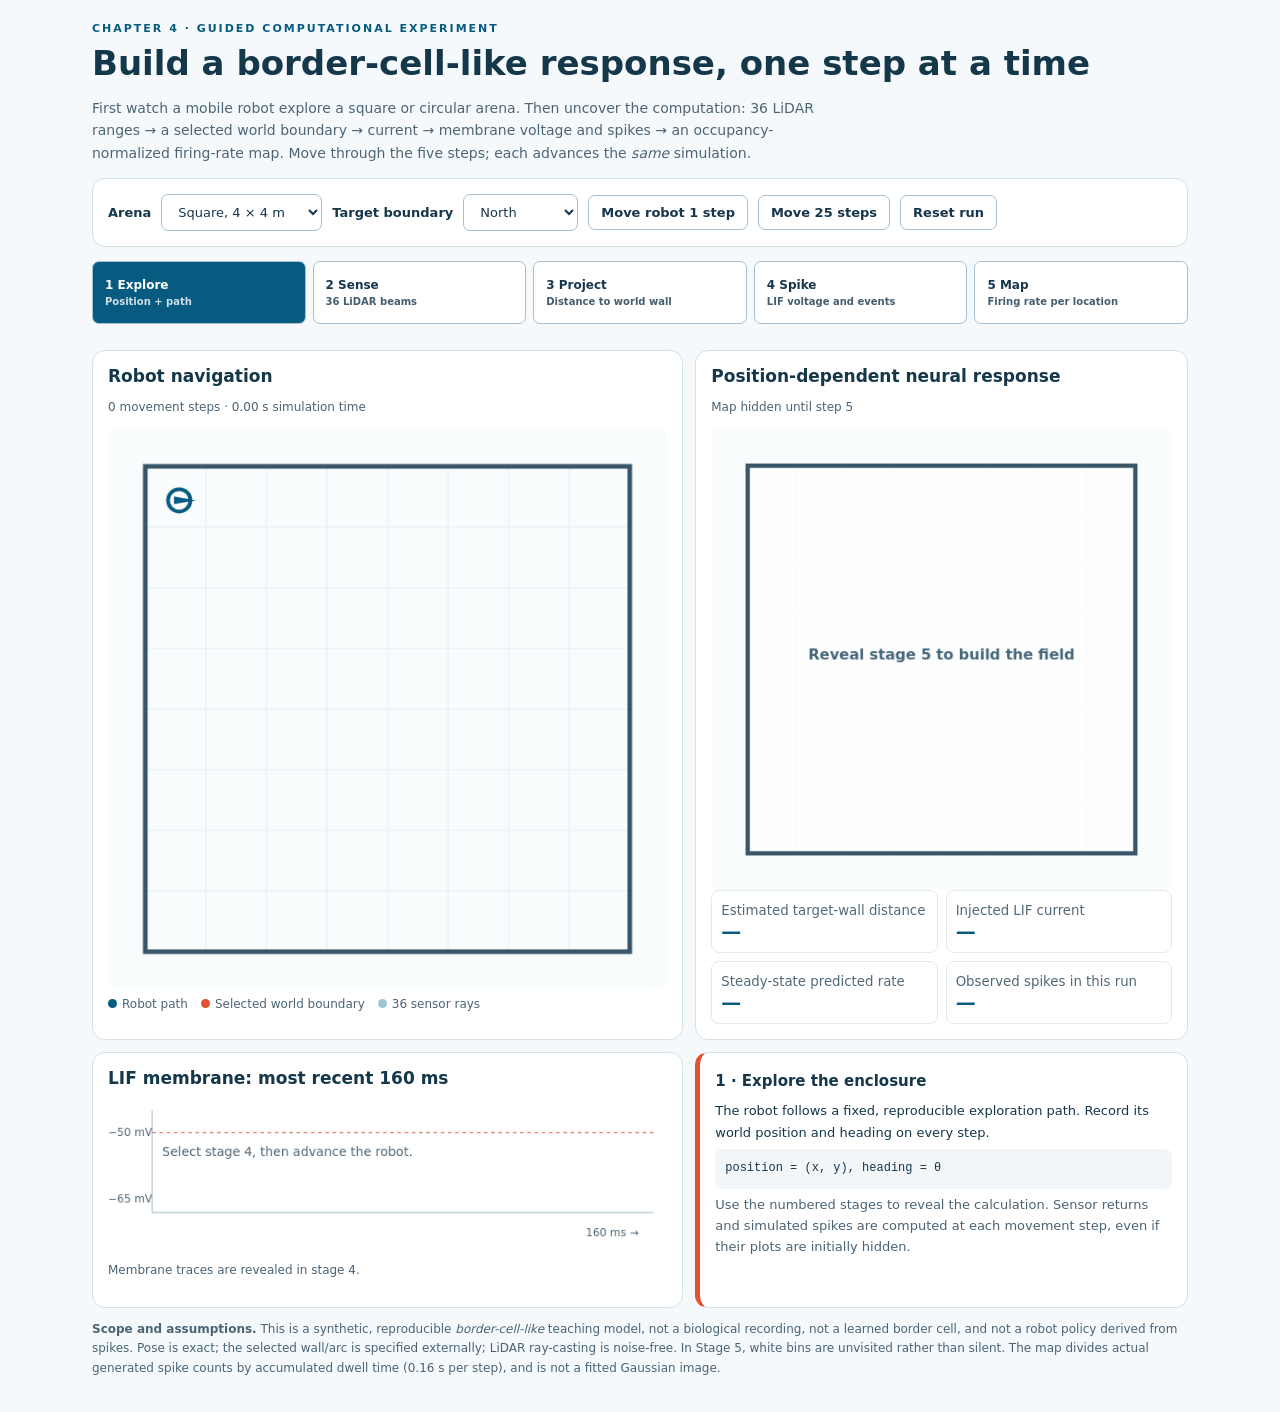
==== assets/border-cell-guided.html @ 6c2805dd "Add five-stage guided square/circular robot-to-border-cell walkthrough" ====
<!doctype html>
<html lang="en"><head><meta charset="utf-8"><meta name="viewport" content="width=device-width,initial-scale=1">
<title>Build a Border Cell, One Step at a Time</title>
<style>
:root{font-family:system-ui,-apple-system,"Segoe UI",sans-serif;color:#15374a;background:#f5f9fc;--navy:#17364c;--blue:#075b80;--orange:#e05232}
*{box-sizing:border-box}body{margin:0}main{max-width:1140px;margin:auto;padding:22px}h1{font-size:clamp(23px,3vw,34px);margin:8px 0}h2{font-size:17px;margin:0 0 6px}.sub{color:#4e6575;max-width:82ch;line-height:1.6;font-size:14px}.badge{font-size:11px;text-transform:uppercase;letter-spacing:2px;font-weight:800;color:var(--blue)}
.controls,.card,.explain{border-radius:13px;background:white;border:1px solid #d6e1e8;padding:15px;margin-top:12px}.controls{display:flex;gap:10px;align-items:center;flex-wrap:wrap}.controls label{font-weight:650;font-size:13px}.controls select{min-width:115px}button,select{padding:9px 12px;border:1px solid #a5c1d2;border-radius:7px;color:var(--navy);background:white;font:inherit;font-size:13px}button{cursor:pointer;font-weight:650}button:hover{background:#eaf3f7}button:focus-visible,select:focus-visible{outline:3px solid #d38f52;outline-offset:2px}.primary{background:var(--blue);color:white}.grid{display:grid;grid-template-columns:minmax(0,1.2fr) minmax(290px,1fr);gap:12px}.steps{display:grid;grid-template-columns:repeat(5,minmax(0,1fr));gap:7px;margin:14px 0}.steps button{min-height:63px;text-align:left;font-size:12px}.steps button[aria-current="step"]{background:var(--blue);color:white}.steps small{display:block;opacity:.8;margin-top:4px}.arena{display:block;width:100%;aspect-ratio:1;background:#fbfdff;border-radius:8px}.trace{display:block;width:100%;height:155px}.metric{display:grid;grid-template-columns:repeat(2,minmax(0,1fr));gap:8px}.metric div{border:1px solid #e2ebef;border-radius:8px;padding:9px}.metric strong{display:block;font-size:20px;color:var(--blue);font-variant-numeric:tabular-nums}.metric small{color:#526979}.explain{border-left:5px solid var(--orange);line-height:1.65}.explain strong{font-size:15px}.explain p{font-size:13px;margin:6px 0}.equation{font-family:ui-monospace,SFMono-Regular,monospace;font-size:12px;overflow-wrap:anywhere;background:#f2f6f9;padding:10px;border-radius:7px}canvas{touch-action:manipulation}.note{font-size:12px;color:#4b6475;line-height:1.6}.legend{font-size:12px;color:#4b6475;display:flex;gap:13px;flex-wrap:wrap;margin-top:8px}.legend span:before{content:"";display:inline-block;width:9px;height:9px;background:var(--blue);border-radius:99px;margin-right:5px}.legend span:nth-child(2):before{background:var(--orange)}.legend span:nth-child(3):before{background:#9ac5d5}@media(max-width:780px){.grid{grid-template-columns:1fr}.steps{grid-template-columns:repeat(2,1fr)}main{padding:11px}.metric strong{font-size:17px}}
</style></head><body><main>
<div class="badge">Chapter 4 · Guided computational experiment</div>
<h1>Build a border-cell-like response, one step at a time</h1>
<p class="sub">First watch a mobile robot explore a square or circular arena. Then uncover the computation: 36 LiDAR ranges → a selected world boundary → current → membrane voltage and spikes → an occupancy-normalized firing-rate map. Move through the five steps; each advances the <em>same</em> simulation.</p>
<div class="controls"><label for="shape">Arena</label><select id="shape"><option value="square">Square, 4 × 4 m</option><option value="circle">Circle, radius 2 m</option></select><label for="wall">Target boundary</label><select id="wall"><option value="north">North</option><option value="east">East</option><option value="south">South</option><option value="west">West</option></select><button id="advance">Move robot 1 step</button><button id="explore">Move 25 steps</button><button id="reset">Reset run</button></div>
<nav class="steps" aria-label="Build the model in five steps">
<button data-stage="1" aria-current="step"><b>1 Explore</b><small>Position + path</small></button>
<button data-stage="2"><b>2 Sense</b><small>36 LiDAR beams</small></button>
<button data-stage="3"><b>3 Project</b><small>Distance to world wall</small></button>
<button data-stage="4"><b>4 Spike</b><small>LIF voltage and events</small></button>
<button data-stage="5"><b>5 Map</b><small>Firing rate per location</small></button></nav>
<div class="grid">
<section class="card"><h2>Robot navigation</h2><p class="note" id="status" aria-live="polite"></p><canvas class="arena" id="arena" width="600" height="600" role="img" aria-label="Overhead robot trajectory with progressively revealed rays and selected boundary"></canvas><div class="legend"><span>Robot path</span><span>Selected world boundary</span><span>36 sensor rays</span></div></section>
<section class="card"><h2>Position-dependent neural response</h2><p class="note" id="mapStatus"></p><canvas class="arena" id="map" width="500" height="500" role="img" aria-label="Observed occupancy-normalized LIF firing rates"></canvas><div class="metric">
<div><small>Estimated target-wall distance</small><strong id="d">—</strong></div><div><small>Injected LIF current</small><strong id="i">—</strong></div>
<div><small>Steady-state predicted rate</small><strong id="hz">—</strong></div><div><small>Observed spikes in this run</small><strong id="spikes">—</strong></div></div></section>
</div>
<div class="grid">
<section class="card"><h2>LIF membrane: most recent 160 ms</h2><canvas id="voltage" width="620" height="170" class="trace" role="img" aria-label="Numerical LIF voltage traces and spike events"></canvas><p class="note" id="traceStatus"></p></section>
<section class="explain"><strong id="exTitle">1 · Explore the enclosure</strong><p id="exBody">Advance the robot. Its location and heading define the sensor pose; no neural field has been computed yet.</p><div class="equation" id="exFormula">position = (x, y), heading = θ</div><p class="note">Use the numbered stages to reveal the calculation. Sensor returns and simulated spikes are computed at each movement step, even if their plots are initially hidden.</p></section>
</div>
<p class="note"><b>Scope and assumptions.</b> This is a synthetic, reproducible <em>border-cell-like</em> teaching model, not a biological recording, not a learned border cell, and not a robot policy derived from spikes. Pose is exact; the selected wall/arc is specified externally; LiDAR ray-casting is noise-free. In Stage 5, white bins are unvisited rather than silent. The map divides actual generated spike counts by accumulated dwell time (0.16 s per step), and is not a fitted Gaussian image.</p>
</main><script src="border-cell-model.js"></script><script>
(()=>{
'use strict';const M=window.BorderCellModel, get=id=>document.getElementById(id),A=get('arena'),C=A.getContext('2d'),H=get('map'),Q=H.getContext('2d'),V=get('voltage'),T=V.getContext('2d');
const N=25,DT=.16;let s;
const desc=[
['1 · Explore the enclosure','The robot follows a fixed, reproducible exploration path. Record its world position and heading on every step.','position = (x, y), heading = θ'],
['2 · Sense the walls','A 360° LiDAR takes 36 measurements spaced at 10°. Every beam is body-relative: its direction rotates when the robot turns.','αₖ = (k − 18) × 10°; k = 0,…,35'],
['3 · Estimate one world-fixed boundary','Use the robot pose to project LiDAR returns into the world frame. Identify the selected north/east/south/west boundary or circular arc; infer its distance from valid returns.','pʷₖ = (x,y) + dₖ (cos(θ+αₖ), sin(θ+αₖ))'],
['4 · Generate LIF spikes','The chosen boundary distance drives a leaky integrate-and-fire neuron. Nearer boundaries yield larger current; the neuron integrates voltage, fires at −50 mV, resets to −65 mV, and remains refractory for 2 ms.','I = 100 + 180 exp[−d²/(2 × 0.55²)] pA'],
['5 · Assemble the firing map','For each visited spatial bin, add emitted spikes and dwell time. Rate is their ratio in Hz, so repeated passes refine the estimate. The firing field is a readout, not synaptic learning.','observed rate(bin) = Σ spikes(bin) / Σ seconds(bin)']];
function init(){const shape=get('shape').value,wall=get('wall').value,points=M.waypoints(shape),p=points[0];s={shape,wall,points,idx:1,step:0,p:{x:p[0],y:p[1],heading:Math.atan2(points[1][1]-p[1],points[1][0]-p[0])},path:[[p[0],p[1]]],neuron:M.newLIF(),counts:new Float64Array(N*N),occ:new Float64Array(N*N),total:0,lastSpikes:0,trace:[],scan:[],distance:NaN,current:0,stage:1};scan();stage(1)}
function scan(){s.scan=M.scan(s.shape,s.p.x,s.p.y,s.p.heading);s.distance=M.estimateWallDistance(s.shape,s.wall,s.p.x,s.p.y,s.scan);s.current=M.wallCurrent(s.distance)}
function move(){const p=s.p,points=s.points;let target=points[s.idx%points.length],dx=target[0]-p.x,dy=target[1]-p.y,dist=Math.hypot(dx,dy);if(dist<.11){s.idx++;target=points[s.idx%points.length];dx=target[0]-p.x;dy=target[1]-p.y;dist=Math.hypot(dx,dy)}if(dist>.00001){const step=Math.min(.107,dist);p.heading=Math.atan2(dy,dx);p.x+=dx/dist*step;p.y+=dy/dist*step}if(!M.inside(p.x,p.y,s.shape))throw Error('Outside arena');s.path.push([p.x,p.y]);scan();s.trace=[];const cnt=Number.isFinite(s.distance)?M.stepLIF(s.neuron,s.current,DT,.001,(v,fired,time)=>s.trace.push({v,fired,time})):0;s.lastSpikes=cnt;s.total+=cnt;s.step++;if(Number.isFinite(s.distance)){const ix=Math.max(0,Math.min(N-1,Math.floor((p.x+2)/4*N))),iy=Math.max(0,Math.min(N-1,Math.floor((2-p.y)/4*N))),j=iy*N+ix;s.occ[j]+=DT;s.counts[j]+=cnt;}}
function stage(n){s.stage=n;document.querySelectorAll('[data-stage]').forEach(b=>{if(+b.dataset.stage===n)b.setAttribute('aria-current','step');else b.removeAttribute('aria-current')});get('exTitle').textContent=desc[n-1][0];get('exBody').textContent=desc[n-1][1];get('exFormula').textContent=desc[n-1][2];render();}
const box=(cv,x,y,pad)=>[pad+(x+2)/4*(cv.width-2*pad),pad+(2-y)/4*(cv.height-2*pad)];
function bg(ctx,cv){ctx.fillStyle='#f9fcfd';ctx.fillRect(0,0,cv.width,cv.height);ctx.lineWidth=1;ctx.strokeStyle='#e4edf1';for(let j=0;j<=8;j++){const z=40+j*(cv.width-80)/8;ctx.beginPath();ctx.moveTo(z,40);ctx.lineTo(z,cv.height-40);ctx.moveTo(40,z);ctx.lineTo(cv.width-40,z);ctx.stroke()}}
function border(ctx,cv){const k=40,r=(cv.width-80)/2;ctx.beginPath();ctx.lineWidth=5;ctx.strokeStyle='#395669';if(s.shape==='square')ctx.rect(k,k,2*r,2*r);else ctx.arc(cv.width/2,cv.height/2,r,0,7);ctx.stroke();if(s.stage<3)return;ctx.beginPath();ctx.lineWidth=11;ctx.strokeStyle='#e05232';ctx.lineCap='round';const w=s.wall;if(s.shape==='square'){if(w==='north'){ctx.moveTo(k,k);ctx.lineTo(cv.width-k,k)}if(w==='south'){ctx.moveTo(k,cv.height-k);ctx.lineTo(cv.width-k,cv.height-k)}if(w==='west'){ctx.moveTo(k,k);ctx.lineTo(k,cv.height-k)}if(w==='east'){ctx.moveTo(cv.width-k,k);ctx.lineTo(cv.width-k,cv.height-k)}}else{const z=M.WALL_ANGLES[w];ctx.arc(cv.width/2,cv.height/2,r,-z-Math.PI/4,-z+Math.PI/4)}ctx.stroke();ctx.lineCap='butt'}
function drawArena(){bg(C,A);if(s.stage>=2){for(const ray of s.scan){if(!ray.valid)continue;const a=box(A,s.p.x,s.p.y,40),b=box(A,ray.wx,ray.wy,40);C.strokeStyle='rgba(70,142,170,.3)';C.lineWidth=1.5;C.beginPath();C.moveTo(...a);C.lineTo(...b);C.stroke()}}border(C,A);C.lineWidth=3;C.strokeStyle='#075b80';C.beginPath();s.path.forEach(([x,y],j)=>{const q=box(A,x,y,40);if(j)C.lineTo(...q);else C.moveTo(...q)});C.stroke();const [x,y]=box(A,s.p.x,s.p.y,40);C.beginPath();C.arc(x,y,12,0,7);C.fillStyle='white';C.fill();C.lineWidth=4;C.strokeStyle='#075b80';C.stroke();C.beginPath();C.moveTo(x+18*Math.cos(s.p.heading),y-18*Math.sin(s.p.heading));C.lineTo(x+7*Math.cos(s.p.heading+2.5),y-7*Math.sin(s.p.heading+2.5));C.lineTo(x+7*Math.cos(s.p.heading-2.5),y-7*Math.sin(s.p.heading-2.5));C.closePath();C.fillStyle='#075b80';C.fill();get('status').textContent=s.step+' movement steps · '+(s.step*DT).toFixed(2)+' s simulation time';}
function color(rate){const t=Math.max(0,Math.min(1,rate/65));return 'rgb('+Math.round(250-100*t)+','+Math.round(240-201*t)+','+Math.round(231-166*t)+')'}
function map(){bg(Q,H);if(s.stage===5){const size=(H.width-80)/N;for(let y=0;y<N;y++)for(let x=0;x<N;x++){const wx=-2+(x+.5)*4/N,wy=2-(y+.5)*4/N;if(!M.inside(wx,wy,s.shape))continue;const j=y*N+x;Q.fillStyle=s.occ[j]>0?color(s.counts[j]/s.occ[j]):'#fff';Q.fillRect(40+x*size+.35,40+y*size+.35,size-.7,size-.7)}}border(Q,H);get('mapStatus').textContent=s.stage===5?'Observed rates (Hz); white = no visits':'Map hidden until step 5';if(s.stage<5){Q.fillStyle='rgba(255,255,255,.75)';Q.fillRect(42,42,H.width-84,H.height-84);Q.font='bold 16px system-ui';Q.fillStyle='#456779';Q.textAlign='center';Q.fillText('Reveal stage 5 to build the field',H.width/2,H.height/2);Q.textAlign='left'}}
function trace(){T.fillStyle='#fff';T.fillRect(0,0,V.width,V.height);const left=49,right=V.width-15,top=18,bottom=130;T.strokeStyle='#97b1c0';T.beginPath();T.moveTo(left,top);T.lineTo(left,bottom);T.lineTo(right,bottom);T.stroke();const yy=v=>bottom-(v+.068)/.023*(bottom-top);T.setLineDash([4,4]);T.strokeStyle='#d14b35';T.beginPath();T.moveTo(left,yy(-.05));T.lineTo(right,yy(-.05));T.stroke();T.setLineDash([]);T.font='12px system-ui';T.fillStyle='#506675';T.fillText('−50 mV',0,yy(-.05)+4);T.fillText('−65 mV',0,yy(-.065)+4);T.fillText('160 ms →',right-75,156);if(s.stage>=4&&s.trace.length){T.strokeStyle='#075b80';T.lineWidth=2;T.beginPath();s.trace.forEach((v,j)=>{const x=left+v.time/.16*(right-left),y=yy(v.v);if(j)T.lineTo(x,y);else T.moveTo(x,y);if(v.fired){T.stroke();T.fillStyle='#e05232';T.fillRect(x-1,yy(-.05)-14,2,13);T.beginPath();T.moveTo(x,y)}});T.stroke()}else{T.fillStyle='#506675';T.font='14px system-ui';T.fillText('Select stage 4, then advance the robot.',60,68)}get('traceStatus').textContent=s.stage>=4?s.lastSpikes+' spikes in the last 160 ms; numerical voltage integration at 1 ms resolution.':'Membrane traces are revealed in stage 4.'}
function render(){drawArena();map();trace();get('d').textContent=s.stage>=3&&Number.isFinite(s.distance)?s.distance.toFixed(2)+' m':'—';get('i').textContent=s.stage>=4?(s.current*1e12).toFixed(1)+' pA':'—';get('hz').textContent=s.stage>=4?M.lifRate(s.current).toFixed(1)+' Hz':'—';get('spikes').textContent=s.stage>=4?String(s.total):'—'}
get('advance').addEventListener('click',()=>{move();render()});get('explore').addEventListener('click',()=>{for(let j=0;j<25;j++)move();render()});get('reset').addEventListener('click',init);get('shape').addEventListener('change',init);get('wall').addEventListener('change',init);document.querySelectorAll('[data-stage]').forEach(b=>b.addEventListener('click',()=>stage(+b.dataset.stage)));init();
})();
</script></body></html>
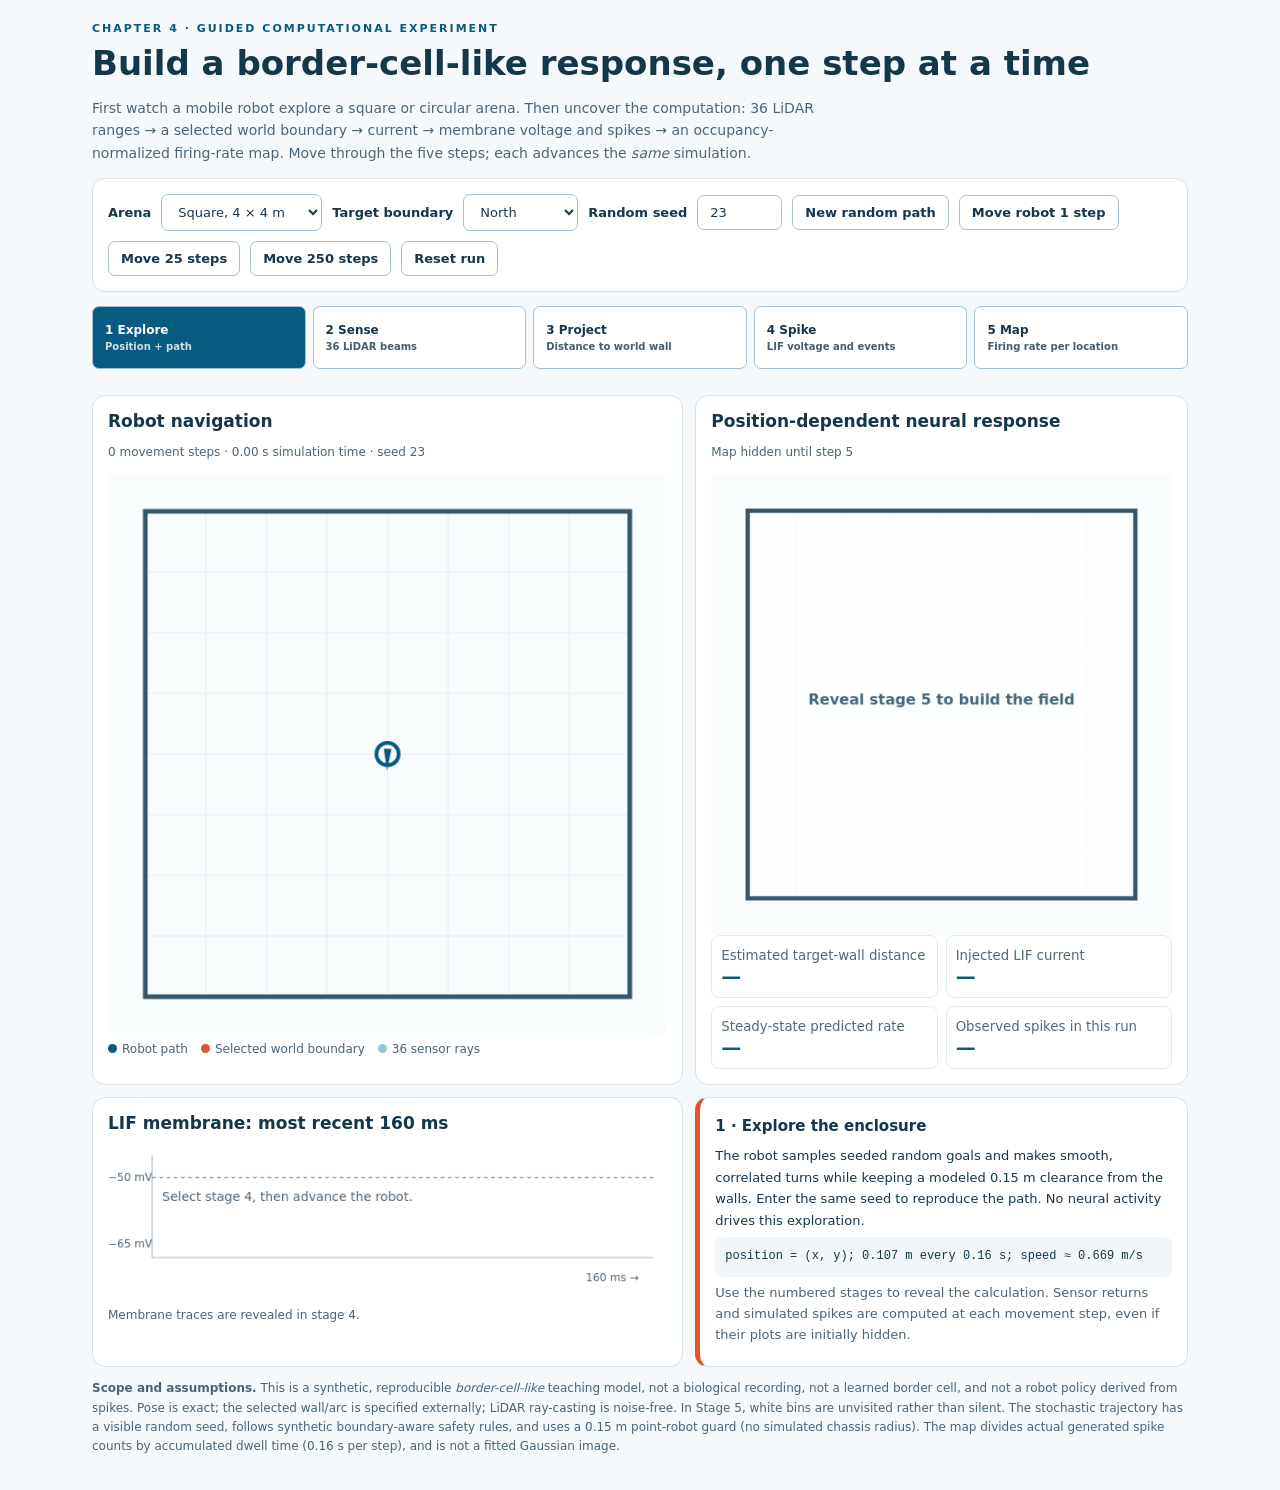
==== commit d4291e01: "Give five-stage tutorial seeded random trajectories and long exploratory rollouts" ====
--- a/assets/border-cell-guided.html
+++ b/assets/border-cell-guided.html
@@ -4,12 +4,12 @@
 <style>
 :root{font-family:system-ui,-apple-system,"Segoe UI",sans-serif;color:#15374a;background:#f5f9fc;--navy:#17364c;--blue:#075b80;--orange:#e05232}
 *{box-sizing:border-box}body{margin:0}main{max-width:1140px;margin:auto;padding:22px}h1{font-size:clamp(23px,3vw,34px);margin:8px 0}h2{font-size:17px;margin:0 0 6px}.sub{color:#4e6575;max-width:82ch;line-height:1.6;font-size:14px}.badge{font-size:11px;text-transform:uppercase;letter-spacing:2px;font-weight:800;color:var(--blue)}
-.controls,.card,.explain{border-radius:13px;background:white;border:1px solid #d6e1e8;padding:15px;margin-top:12px}.controls{display:flex;gap:10px;align-items:center;flex-wrap:wrap}.controls label{font-weight:650;font-size:13px}.controls select{min-width:115px}button,select{padding:9px 12px;border:1px solid #a5c1d2;border-radius:7px;color:var(--navy);background:white;font:inherit;font-size:13px}button{cursor:pointer;font-weight:650}button:hover{background:#eaf3f7}button:focus-visible,select:focus-visible{outline:3px solid #d38f52;outline-offset:2px}.primary{background:var(--blue);color:white}.grid{display:grid;grid-template-columns:minmax(0,1.2fr) minmax(290px,1fr);gap:12px}.steps{display:grid;grid-template-columns:repeat(5,minmax(0,1fr));gap:7px;margin:14px 0}.steps button{min-height:63px;text-align:left;font-size:12px}.steps button[aria-current="step"]{background:var(--blue);color:white}.steps small{display:block;opacity:.8;margin-top:4px}.arena{display:block;width:100%;aspect-ratio:1;background:#fbfdff;border-radius:8px}.trace{display:block;width:100%;height:155px}.metric{display:grid;grid-template-columns:repeat(2,minmax(0,1fr));gap:8px}.metric div{border:1px solid #e2ebef;border-radius:8px;padding:9px}.metric strong{display:block;font-size:20px;color:var(--blue);font-variant-numeric:tabular-nums}.metric small{color:#526979}.explain{border-left:5px solid var(--orange);line-height:1.65}.explain strong{font-size:15px}.explain p{font-size:13px;margin:6px 0}.equation{font-family:ui-monospace,SFMono-Regular,monospace;font-size:12px;overflow-wrap:anywhere;background:#f2f6f9;padding:10px;border-radius:7px}canvas{touch-action:manipulation}.note{font-size:12px;color:#4b6475;line-height:1.6}.legend{font-size:12px;color:#4b6475;display:flex;gap:13px;flex-wrap:wrap;margin-top:8px}.legend span:before{content:"";display:inline-block;width:9px;height:9px;background:var(--blue);border-radius:99px;margin-right:5px}.legend span:nth-child(2):before{background:var(--orange)}.legend span:nth-child(3):before{background:#9ac5d5}@media(max-width:780px){.grid{grid-template-columns:1fr}.steps{grid-template-columns:repeat(2,1fr)}main{padding:11px}.metric strong{font-size:17px}}
+.controls,.card,.explain{border-radius:13px;background:white;border:1px solid #d6e1e8;padding:15px;margin-top:12px}.controls{display:flex;gap:10px;align-items:center;flex-wrap:wrap}.controls label{font-weight:650;font-size:13px}.controls select{min-width:115px}button,select,input{padding:9px 12px;border:1px solid #a5c1d2;border-radius:7px;color:var(--navy);background:white;font:inherit;font-size:13px}#seed{width:85px}button{cursor:pointer;font-weight:650}button:hover{background:#eaf3f7}button:focus-visible,select:focus-visible{outline:3px solid #d38f52;outline-offset:2px}.primary{background:var(--blue);color:white}.grid{display:grid;grid-template-columns:minmax(0,1.2fr) minmax(290px,1fr);gap:12px}.steps{display:grid;grid-template-columns:repeat(5,minmax(0,1fr));gap:7px;margin:14px 0}.steps button{min-height:63px;text-align:left;font-size:12px}.steps button[aria-current="step"]{background:var(--blue);color:white}.steps small{display:block;opacity:.8;margin-top:4px}.arena{display:block;width:100%;aspect-ratio:1;background:#fbfdff;border-radius:8px}.trace{display:block;width:100%;height:155px}.metric{display:grid;grid-template-columns:repeat(2,minmax(0,1fr));gap:8px}.metric div{border:1px solid #e2ebef;border-radius:8px;padding:9px}.metric strong{display:block;font-size:20px;color:var(--blue);font-variant-numeric:tabular-nums}.metric small{color:#526979}.explain{border-left:5px solid var(--orange);line-height:1.65}.explain strong{font-size:15px}.explain p{font-size:13px;margin:6px 0}.equation{font-family:ui-monospace,SFMono-Regular,monospace;font-size:12px;overflow-wrap:anywhere;background:#f2f6f9;padding:10px;border-radius:7px}canvas{touch-action:manipulation}.note{font-size:12px;color:#4b6475;line-height:1.6}.legend{font-size:12px;color:#4b6475;display:flex;gap:13px;flex-wrap:wrap;margin-top:8px}.legend span:before{content:"";display:inline-block;width:9px;height:9px;background:var(--blue);border-radius:99px;margin-right:5px}.legend span:nth-child(2):before{background:var(--orange)}.legend span:nth-child(3):before{background:#9ac5d5}@media(max-width:780px){.grid{grid-template-columns:1fr}.steps{grid-template-columns:repeat(2,1fr)}main{padding:11px}.metric strong{font-size:17px}}
 </style></head><body><main>
 <div class="badge">Chapter 4 · Guided computational experiment</div>
 <h1>Build a border-cell-like response, one step at a time</h1>
 <p class="sub">First watch a mobile robot explore a square or circular arena. Then uncover the computation: 36 LiDAR ranges → a selected world boundary → current → membrane voltage and spikes → an occupancy-normalized firing-rate map. Move through the five steps; each advances the <em>same</em> simulation.</p>
-<div class="controls"><label for="shape">Arena</label><select id="shape"><option value="square">Square, 4 × 4 m</option><option value="circle">Circle, radius 2 m</option></select><label for="wall">Target boundary</label><select id="wall"><option value="north">North</option><option value="east">East</option><option value="south">South</option><option value="west">West</option></select><button id="advance">Move robot 1 step</button><button id="explore">Move 25 steps</button><button id="reset">Reset run</button></div>
+<div class="controls"><label for="shape">Arena</label><select id="shape"><option value="square">Square, 4 × 4 m</option><option value="circle">Circle, radius 2 m</option></select><label for="wall">Target boundary</label><select id="wall"><option value="north">North</option><option value="east">East</option><option value="south">South</option><option value="west">West</option></select><label for="seed">Random seed</label><input id="seed" type="number" min="1" max="999999" step="1" value="23"/><button id="newPath">New random path</button><button id="advance">Move robot 1 step</button><button id="explore">Move 25 steps</button><button id="longExplore">Move 250 steps</button><button id="reset">Reset run</button></div>
 <nav class="steps" aria-label="Build the model in five steps">
 <button data-stage="1" aria-current="step"><b>1 Explore</b><small>Position + path</small></button>
 <button data-stage="2"><b>2 Sense</b><small>36 LiDAR beams</small></button>
@@ -26,29 +26,29 @@
 <section class="card"><h2>LIF membrane: most recent 160 ms</h2><canvas id="voltage" width="620" height="170" class="trace" role="img" aria-label="Numerical LIF voltage traces and spike events"></canvas><p class="note" id="traceStatus"></p></section>
 <section class="explain"><strong id="exTitle">1 · Explore the enclosure</strong><p id="exBody">Advance the robot. Its location and heading define the sensor pose; no neural field has been computed yet.</p><div class="equation" id="exFormula">position = (x, y), heading = θ</div><p class="note">Use the numbered stages to reveal the calculation. Sensor returns and simulated spikes are computed at each movement step, even if their plots are initially hidden.</p></section>
 </div>
-<p class="note"><b>Scope and assumptions.</b> This is a synthetic, reproducible <em>border-cell-like</em> teaching model, not a biological recording, not a learned border cell, and not a robot policy derived from spikes. Pose is exact; the selected wall/arc is specified externally; LiDAR ray-casting is noise-free. In Stage 5, white bins are unvisited rather than silent. The map divides actual generated spike counts by accumulated dwell time (0.16 s per step), and is not a fitted Gaussian image.</p>
+<p class="note"><b>Scope and assumptions.</b> This is a synthetic, reproducible <em>border-cell-like</em> teaching model, not a biological recording, not a learned border cell, and not a robot policy derived from spikes. Pose is exact; the selected wall/arc is specified externally; LiDAR ray-casting is noise-free. In Stage 5, white bins are unvisited rather than silent. The stochastic trajectory has a visible random seed, follows synthetic boundary-aware safety rules, and uses a 0.15 m point-robot guard (no simulated chassis radius). The map divides actual generated spike counts by accumulated dwell time (0.16 s per step), and is not a fitted Gaussian image.</p>
 </main><script src="border-cell-model.js"></script><script>
 (()=>{
 'use strict';const M=window.BorderCellModel, get=id=>document.getElementById(id),A=get('arena'),C=A.getContext('2d'),H=get('map'),Q=H.getContext('2d'),V=get('voltage'),T=V.getContext('2d');
 const N=25,DT=.16;let s;
 const desc=[
-['1 · Explore the enclosure','The robot follows a fixed, reproducible exploration path. Record its world position and heading on every step.','position = (x, y), heading = θ'],
+['1 · Explore the enclosure','The robot samples seeded random goals and makes smooth, correlated turns while keeping a modeled 0.15 m clearance from the walls. Enter the same seed to reproduce the path. No neural activity drives this exploration.','position = (x, y); 0.107 m every 0.16 s; speed ≈ 0.669 m/s'],
 ['2 · Sense the walls','A 360° LiDAR takes 36 measurements spaced at 10°. Every beam is body-relative: its direction rotates when the robot turns.','αₖ = (k − 18) × 10°; k = 0,…,35'],
 ['3 · Estimate one world-fixed boundary','Use the robot pose to project LiDAR returns into the world frame. Identify the selected north/east/south/west boundary or circular arc; infer its distance from valid returns.','pʷₖ = (x,y) + dₖ (cos(θ+αₖ), sin(θ+αₖ))'],
 ['4 · Generate LIF spikes','The chosen boundary distance drives a leaky integrate-and-fire neuron. Nearer boundaries yield larger current; the neuron integrates voltage, fires at −50 mV, resets to −65 mV, and remains refractory for 2 ms.','I = 100 + 180 exp[−d²/(2 × 0.55²)] pA'],
 ['5 · Assemble the firing map','For each visited spatial bin, add emitted spikes and dwell time. Rate is their ratio in Hz, so repeated passes refine the estimate. The firing field is a readout, not synaptic learning.','observed rate(bin) = Σ spikes(bin) / Σ seconds(bin)']];
-function init(){const shape=get('shape').value,wall=get('wall').value,points=M.waypoints(shape),p=points[0];s={shape,wall,points,idx:1,step:0,p:{x:p[0],y:p[1],heading:Math.atan2(points[1][1]-p[1],points[1][0]-p[0])},path:[[p[0],p[1]]],neuron:M.newLIF(),counts:new Float64Array(N*N),occ:new Float64Array(N*N),total:0,lastSpikes:0,trace:[],scan:[],distance:NaN,current:0,stage:1};scan();stage(1)}
+function init(){const shape=get('shape').value,wall=get('wall').value,seed=Math.max(1,Math.min(999999,Math.trunc(Number(get('seed').value)||23)));get('seed').value=String(seed);const explorer=M.createExplorer(shape,seed);s={shape,wall,seed,explorer,step:0,p:{x:explorer.x,y:explorer.y,heading:explorer.heading},path:[[explorer.x,explorer.y]],neuron:M.newLIF(),counts:new Float64Array(N*N),occ:new Float64Array(N*N),total:0,lastSpikes:0,trace:[],scan:[],distance:NaN,current:0,stage:1};scan();stage(1)}
 function scan(){s.scan=M.scan(s.shape,s.p.x,s.p.y,s.p.heading);s.distance=M.estimateWallDistance(s.shape,s.wall,s.p.x,s.p.y,s.scan);s.current=M.wallCurrent(s.distance)}
-function move(){const p=s.p,points=s.points;let target=points[s.idx%points.length],dx=target[0]-p.x,dy=target[1]-p.y,dist=Math.hypot(dx,dy);if(dist<.11){s.idx++;target=points[s.idx%points.length];dx=target[0]-p.x;dy=target[1]-p.y;dist=Math.hypot(dx,dy)}if(dist>.00001){const step=Math.min(.107,dist);p.heading=Math.atan2(dy,dx);p.x+=dx/dist*step;p.y+=dy/dist*step}if(!M.inside(p.x,p.y,s.shape))throw Error('Outside arena');s.path.push([p.x,p.y]);scan();s.trace=[];const cnt=Number.isFinite(s.distance)?M.stepLIF(s.neuron,s.current,DT,.001,(v,fired,time)=>s.trace.push({v,fired,time})):0;s.lastSpikes=cnt;s.total+=cnt;s.step++;if(Number.isFinite(s.distance)){const ix=Math.max(0,Math.min(N-1,Math.floor((p.x+2)/4*N))),iy=Math.max(0,Math.min(N-1,Math.floor((2-p.y)/4*N))),j=iy*N+ix;s.occ[j]+=DT;s.counts[j]+=cnt;}}
+function move(){s.p=M.exploreStep(s.explorer);const p=s.p;s.path.push([p.x,p.y]);scan();s.trace=[];const cnt=Number.isFinite(s.distance)?M.stepLIF(s.neuron,s.current,DT,.001,(v,fired,time)=>s.trace.push({v,fired,time})):0;s.lastSpikes=cnt;s.total+=cnt;s.step++;if(Number.isFinite(s.distance)){const ix=Math.max(0,Math.min(N-1,Math.floor((p.x+2)/4*N))),iy=Math.max(0,Math.min(N-1,Math.floor((2-p.y)/4*N))),j=iy*N+ix;s.occ[j]+=DT;s.counts[j]+=cnt;}}
 function stage(n){s.stage=n;document.querySelectorAll('[data-stage]').forEach(b=>{if(+b.dataset.stage===n)b.setAttribute('aria-current','step');else b.removeAttribute('aria-current')});get('exTitle').textContent=desc[n-1][0];get('exBody').textContent=desc[n-1][1];get('exFormula').textContent=desc[n-1][2];render();}
 const box=(cv,x,y,pad)=>[pad+(x+2)/4*(cv.width-2*pad),pad+(2-y)/4*(cv.height-2*pad)];
 function bg(ctx,cv){ctx.fillStyle='#f9fcfd';ctx.fillRect(0,0,cv.width,cv.height);ctx.lineWidth=1;ctx.strokeStyle='#e4edf1';for(let j=0;j<=8;j++){const z=40+j*(cv.width-80)/8;ctx.beginPath();ctx.moveTo(z,40);ctx.lineTo(z,cv.height-40);ctx.moveTo(40,z);ctx.lineTo(cv.width-40,z);ctx.stroke()}}
 function border(ctx,cv){const k=40,r=(cv.width-80)/2;ctx.beginPath();ctx.lineWidth=5;ctx.strokeStyle='#395669';if(s.shape==='square')ctx.rect(k,k,2*r,2*r);else ctx.arc(cv.width/2,cv.height/2,r,0,7);ctx.stroke();if(s.stage<3)return;ctx.beginPath();ctx.lineWidth=11;ctx.strokeStyle='#e05232';ctx.lineCap='round';const w=s.wall;if(s.shape==='square'){if(w==='north'){ctx.moveTo(k,k);ctx.lineTo(cv.width-k,k)}if(w==='south'){ctx.moveTo(k,cv.height-k);ctx.lineTo(cv.width-k,cv.height-k)}if(w==='west'){ctx.moveTo(k,k);ctx.lineTo(k,cv.height-k)}if(w==='east'){ctx.moveTo(cv.width-k,k);ctx.lineTo(cv.width-k,cv.height-k)}}else{const z=M.WALL_ANGLES[w];ctx.arc(cv.width/2,cv.height/2,r,-z-Math.PI/4,-z+Math.PI/4)}ctx.stroke();ctx.lineCap='butt'}
-function drawArena(){bg(C,A);if(s.stage>=2){for(const ray of s.scan){if(!ray.valid)continue;const a=box(A,s.p.x,s.p.y,40),b=box(A,ray.wx,ray.wy,40);C.strokeStyle='rgba(70,142,170,.3)';C.lineWidth=1.5;C.beginPath();C.moveTo(...a);C.lineTo(...b);C.stroke()}}border(C,A);C.lineWidth=3;C.strokeStyle='#075b80';C.beginPath();s.path.forEach(([x,y],j)=>{const q=box(A,x,y,40);if(j)C.lineTo(...q);else C.moveTo(...q)});C.stroke();const [x,y]=box(A,s.p.x,s.p.y,40);C.beginPath();C.arc(x,y,12,0,7);C.fillStyle='white';C.fill();C.lineWidth=4;C.strokeStyle='#075b80';C.stroke();C.beginPath();C.moveTo(x+18*Math.cos(s.p.heading),y-18*Math.sin(s.p.heading));C.lineTo(x+7*Math.cos(s.p.heading+2.5),y-7*Math.sin(s.p.heading+2.5));C.lineTo(x+7*Math.cos(s.p.heading-2.5),y-7*Math.sin(s.p.heading-2.5));C.closePath();C.fillStyle='#075b80';C.fill();get('status').textContent=s.step+' movement steps · '+(s.step*DT).toFixed(2)+' s simulation time';}
+function drawArena(){bg(C,A);if(s.stage>=2){for(const ray of s.scan){if(!ray.valid)continue;const a=box(A,s.p.x,s.p.y,40),b=box(A,ray.wx,ray.wy,40);C.strokeStyle='rgba(70,142,170,.3)';C.lineWidth=1.5;C.beginPath();C.moveTo(...a);C.lineTo(...b);C.stroke()}}border(C,A);C.lineWidth=3;C.strokeStyle='#075b80';C.beginPath();s.path.forEach(([x,y],j)=>{const q=box(A,x,y,40);if(j)C.lineTo(...q);else C.moveTo(...q)});C.stroke();const [x,y]=box(A,s.p.x,s.p.y,40);C.beginPath();C.arc(x,y,12,0,7);C.fillStyle='white';C.fill();C.lineWidth=4;C.strokeStyle='#075b80';C.stroke();C.beginPath();C.moveTo(x+18*Math.cos(s.p.heading),y-18*Math.sin(s.p.heading));C.lineTo(x+7*Math.cos(s.p.heading+2.5),y-7*Math.sin(s.p.heading+2.5));C.lineTo(x+7*Math.cos(s.p.heading-2.5),y-7*Math.sin(s.p.heading-2.5));C.closePath();C.fillStyle='#075b80';C.fill();get('status').textContent=s.step+' movement steps · '+(s.step*DT).toFixed(2)+' s simulation time · seed '+s.seed;}
 function color(rate){const t=Math.max(0,Math.min(1,rate/65));return 'rgb('+Math.round(250-100*t)+','+Math.round(240-201*t)+','+Math.round(231-166*t)+')'}
 function map(){bg(Q,H);if(s.stage===5){const size=(H.width-80)/N;for(let y=0;y<N;y++)for(let x=0;x<N;x++){const wx=-2+(x+.5)*4/N,wy=2-(y+.5)*4/N;if(!M.inside(wx,wy,s.shape))continue;const j=y*N+x;Q.fillStyle=s.occ[j]>0?color(s.counts[j]/s.occ[j]):'#fff';Q.fillRect(40+x*size+.35,40+y*size+.35,size-.7,size-.7)}}border(Q,H);get('mapStatus').textContent=s.stage===5?'Observed rates (Hz); white = no visits':'Map hidden until step 5';if(s.stage<5){Q.fillStyle='rgba(255,255,255,.75)';Q.fillRect(42,42,H.width-84,H.height-84);Q.font='bold 16px system-ui';Q.fillStyle='#456779';Q.textAlign='center';Q.fillText('Reveal stage 5 to build the field',H.width/2,H.height/2);Q.textAlign='left'}}
 function trace(){T.fillStyle='#fff';T.fillRect(0,0,V.width,V.height);const left=49,right=V.width-15,top=18,bottom=130;T.strokeStyle='#97b1c0';T.beginPath();T.moveTo(left,top);T.lineTo(left,bottom);T.lineTo(right,bottom);T.stroke();const yy=v=>bottom-(v+.068)/.023*(bottom-top);T.setLineDash([4,4]);T.strokeStyle='#d14b35';T.beginPath();T.moveTo(left,yy(-.05));T.lineTo(right,yy(-.05));T.stroke();T.setLineDash([]);T.font='12px system-ui';T.fillStyle='#506675';T.fillText('−50 mV',0,yy(-.05)+4);T.fillText('−65 mV',0,yy(-.065)+4);T.fillText('160 ms →',right-75,156);if(s.stage>=4&&s.trace.length){T.strokeStyle='#075b80';T.lineWidth=2;T.beginPath();s.trace.forEach((v,j)=>{const x=left+v.time/.16*(right-left),y=yy(v.v);if(j)T.lineTo(x,y);else T.moveTo(x,y);if(v.fired){T.stroke();T.fillStyle='#e05232';T.fillRect(x-1,yy(-.05)-14,2,13);T.beginPath();T.moveTo(x,y)}});T.stroke()}else{T.fillStyle='#506675';T.font='14px system-ui';T.fillText('Select stage 4, then advance the robot.',60,68)}get('traceStatus').textContent=s.stage>=4?s.lastSpikes+' spikes in the last 160 ms; numerical voltage integration at 1 ms resolution.':'Membrane traces are revealed in stage 4.'}
 function render(){drawArena();map();trace();get('d').textContent=s.stage>=3&&Number.isFinite(s.distance)?s.distance.toFixed(2)+' m':'—';get('i').textContent=s.stage>=4?(s.current*1e12).toFixed(1)+' pA':'—';get('hz').textContent=s.stage>=4?M.lifRate(s.current).toFixed(1)+' Hz':'—';get('spikes').textContent=s.stage>=4?String(s.total):'—'}
-get('advance').addEventListener('click',()=>{move();render()});get('explore').addEventListener('click',()=>{for(let j=0;j<25;j++)move();render()});get('reset').addEventListener('click',init);get('shape').addEventListener('change',init);get('wall').addEventListener('change',init);document.querySelectorAll('[data-stage]').forEach(b=>b.addEventListener('click',()=>stage(+b.dataset.stage)));init();
+get('advance').addEventListener('click',()=>{move();render()});get('explore').addEventListener('click',()=>{for(let j=0;j<25;j++)move();render()});get('longExplore').addEventListener('click',()=>{for(let j=0;j<250;j++)move();render()});get('reset').addEventListener('click',init);get('shape').addEventListener('change',init);get('wall').addEventListener('change',init);get('seed').addEventListener('change',init);get('newPath').addEventListener('click',()=>{get('seed').value=String(+get('seed').value>=999999?1:(+get('seed').value||23)+1);init()});document.querySelectorAll('[data-stage]').forEach(b=>b.addEventListener('click',()=>stage(+b.dataset.stage)));init();
 })();
 </script></body></html>
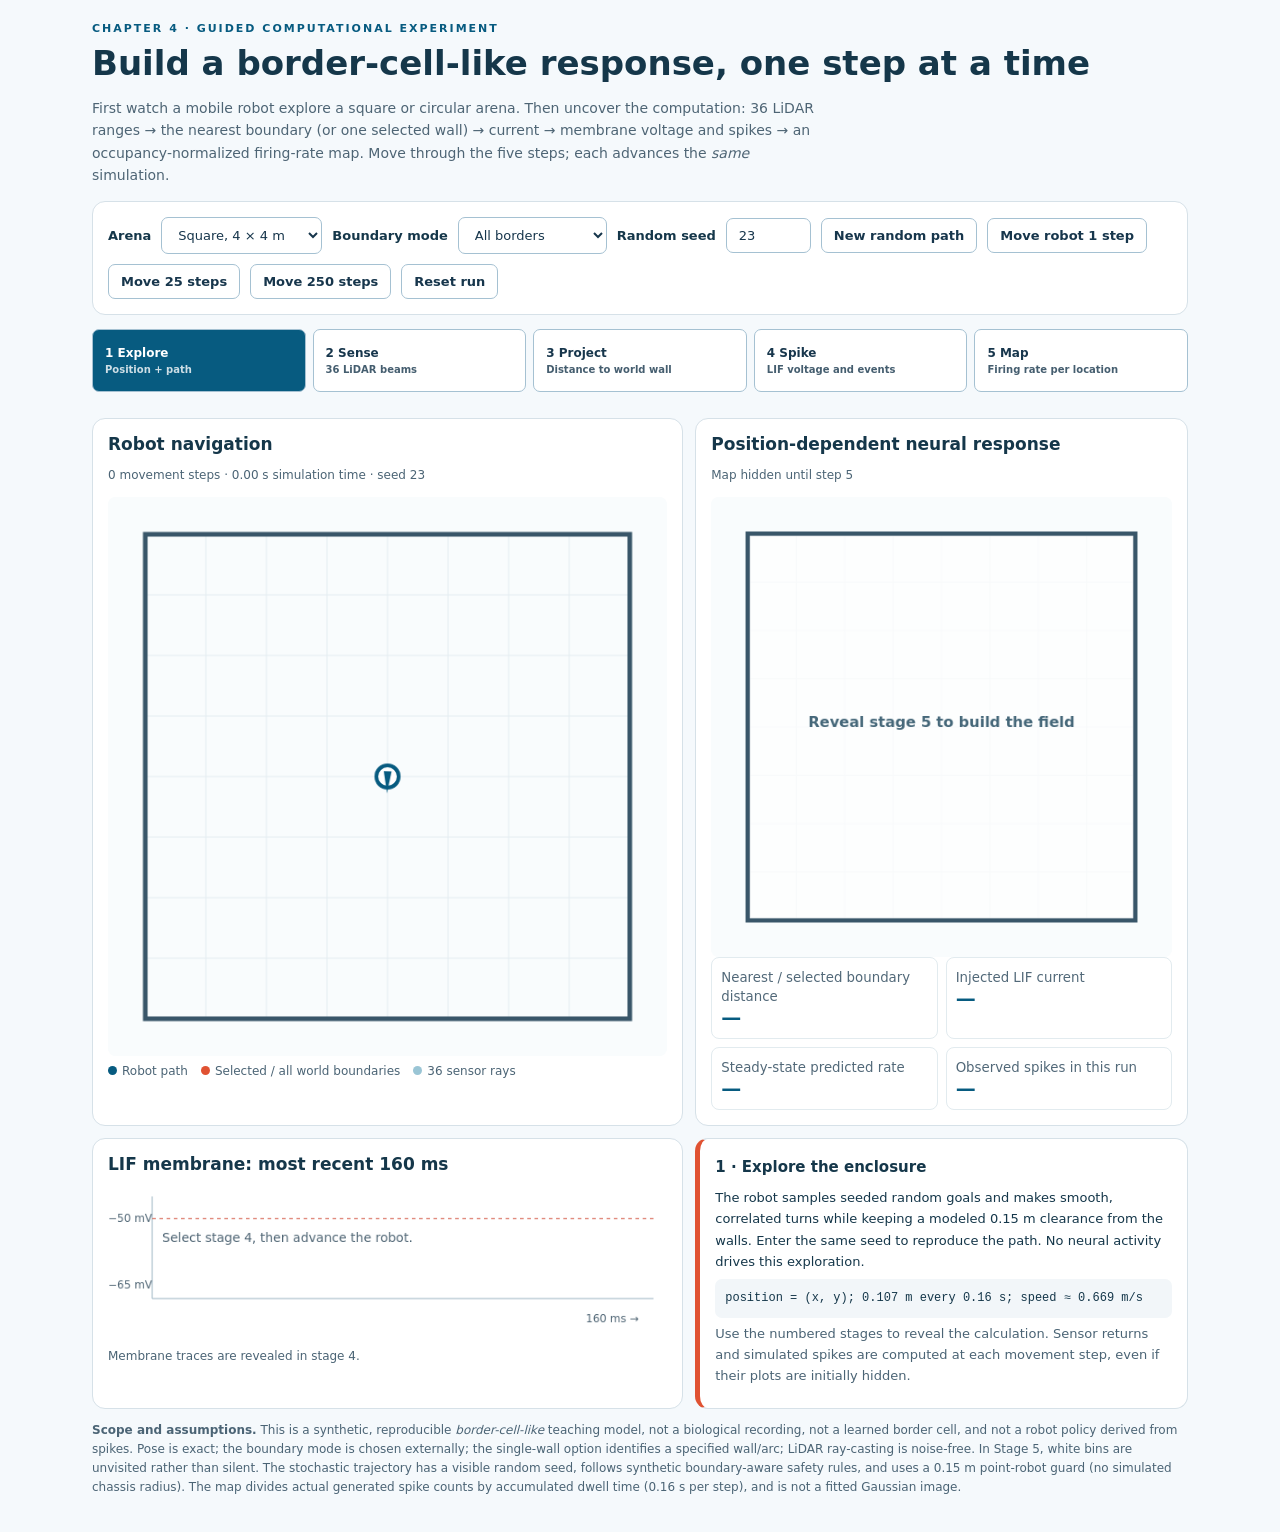
==== commit 0a58ec9d: "Add default all-border mode to five-stage guided robot demonstration" ====
--- a/assets/border-cell-guided.html
+++ b/assets/border-cell-guided.html
@@ -4,12 +4,12 @@
 <style>
 :root{font-family:system-ui,-apple-system,"Segoe UI",sans-serif;color:#15374a;background:#f5f9fc;--navy:#17364c;--blue:#075b80;--orange:#e05232}
 *{box-sizing:border-box}body{margin:0}main{max-width:1140px;margin:auto;padding:22px}h1{font-size:clamp(23px,3vw,34px);margin:8px 0}h2{font-size:17px;margin:0 0 6px}.sub{color:#4e6575;max-width:82ch;line-height:1.6;font-size:14px}.badge{font-size:11px;text-transform:uppercase;letter-spacing:2px;font-weight:800;color:var(--blue)}
-.controls,.card,.explain{border-radius:13px;background:white;border:1px solid #d6e1e8;padding:15px;margin-top:12px}.controls{display:flex;gap:10px;align-items:center;flex-wrap:wrap}.controls label{font-weight:650;font-size:13px}.controls select{min-width:115px}button,select,input{padding:9px 12px;border:1px solid #a5c1d2;border-radius:7px;color:var(--navy);background:white;font:inherit;font-size:13px}#seed{width:85px}button{cursor:pointer;font-weight:650}button:hover{background:#eaf3f7}button:focus-visible,select:focus-visible{outline:3px solid #d38f52;outline-offset:2px}.primary{background:var(--blue);color:white}.grid{display:grid;grid-template-columns:minmax(0,1.2fr) minmax(290px,1fr);gap:12px}.steps{display:grid;grid-template-columns:repeat(5,minmax(0,1fr));gap:7px;margin:14px 0}.steps button{min-height:63px;text-align:left;font-size:12px}.steps button[aria-current="step"]{background:var(--blue);color:white}.steps small{display:block;opacity:.8;margin-top:4px}.arena{display:block;width:100%;aspect-ratio:1;background:#fbfdff;border-radius:8px}.trace{display:block;width:100%;height:155px}.metric{display:grid;grid-template-columns:repeat(2,minmax(0,1fr));gap:8px}.metric div{border:1px solid #e2ebef;border-radius:8px;padding:9px}.metric strong{display:block;font-size:20px;color:var(--blue);font-variant-numeric:tabular-nums}.metric small{color:#526979}.explain{border-left:5px solid var(--orange);line-height:1.65}.explain strong{font-size:15px}.explain p{font-size:13px;margin:6px 0}.equation{font-family:ui-monospace,SFMono-Regular,monospace;font-size:12px;overflow-wrap:anywhere;background:#f2f6f9;padding:10px;border-radius:7px}canvas{touch-action:manipulation}.note{font-size:12px;color:#4b6475;line-height:1.6}.legend{font-size:12px;color:#4b6475;display:flex;gap:13px;flex-wrap:wrap;margin-top:8px}.legend span:before{content:"";display:inline-block;width:9px;height:9px;background:var(--blue);border-radius:99px;margin-right:5px}.legend span:nth-child(2):before{background:var(--orange)}.legend span:nth-child(3):before{background:#9ac5d5}@media(max-width:780px){.grid{grid-template-columns:1fr}.steps{grid-template-columns:repeat(2,1fr)}main{padding:11px}.metric strong{font-size:17px}}
+.controls,.card,.explain{border-radius:13px;background:white;border:1px solid #d6e1e8;padding:15px;margin-top:12px}.controls{display:flex;gap:10px;align-items:center;flex-wrap:wrap}.controls [hidden]{display:none!important}.controls label{font-weight:650;font-size:13px}.controls select{min-width:115px}button,select,input{padding:9px 12px;border:1px solid #a5c1d2;border-radius:7px;color:var(--navy);background:white;font:inherit;font-size:13px}#seed{width:85px}button{cursor:pointer;font-weight:650}button:hover{background:#eaf3f7}button:focus-visible,select:focus-visible{outline:3px solid #d38f52;outline-offset:2px}.primary{background:var(--blue);color:white}.grid{display:grid;grid-template-columns:minmax(0,1.2fr) minmax(290px,1fr);gap:12px}.steps{display:grid;grid-template-columns:repeat(5,minmax(0,1fr));gap:7px;margin:14px 0}.steps button{min-height:63px;text-align:left;font-size:12px}.steps button[aria-current="step"]{background:var(--blue);color:white}.steps small{display:block;opacity:.8;margin-top:4px}.arena{display:block;width:100%;aspect-ratio:1;background:#fbfdff;border-radius:8px}.trace{display:block;width:100%;height:155px}.metric{display:grid;grid-template-columns:repeat(2,minmax(0,1fr));gap:8px}.metric div{border:1px solid #e2ebef;border-radius:8px;padding:9px}.metric strong{display:block;font-size:20px;color:var(--blue);font-variant-numeric:tabular-nums}.metric small{color:#526979}.explain{border-left:5px solid var(--orange);line-height:1.65}.explain strong{font-size:15px}.explain p{font-size:13px;margin:6px 0}.equation{font-family:ui-monospace,SFMono-Regular,monospace;font-size:12px;overflow-wrap:anywhere;background:#f2f6f9;padding:10px;border-radius:7px}canvas{touch-action:manipulation}.note{font-size:12px;color:#4b6475;line-height:1.6}.legend{font-size:12px;color:#4b6475;display:flex;gap:13px;flex-wrap:wrap;margin-top:8px}.legend span:before{content:"";display:inline-block;width:9px;height:9px;background:var(--blue);border-radius:99px;margin-right:5px}.legend span:nth-child(2):before{background:var(--orange)}.legend span:nth-child(3):before{background:#9ac5d5}@media(max-width:780px){.grid{grid-template-columns:1fr}.steps{grid-template-columns:repeat(2,1fr)}main{padding:11px}.metric strong{font-size:17px}}
 </style></head><body><main>
 <div class="badge">Chapter 4 · Guided computational experiment</div>
 <h1>Build a border-cell-like response, one step at a time</h1>
-<p class="sub">First watch a mobile robot explore a square or circular arena. Then uncover the computation: 36 LiDAR ranges → a selected world boundary → current → membrane voltage and spikes → an occupancy-normalized firing-rate map. Move through the five steps; each advances the <em>same</em> simulation.</p>
-<div class="controls"><label for="shape">Arena</label><select id="shape"><option value="square">Square, 4 × 4 m</option><option value="circle">Circle, radius 2 m</option></select><label for="wall">Target boundary</label><select id="wall"><option value="north">North</option><option value="east">East</option><option value="south">South</option><option value="west">West</option></select><label for="seed">Random seed</label><input id="seed" type="number" min="1" max="999999" step="1" value="23"/><button id="newPath">New random path</button><button id="advance">Move robot 1 step</button><button id="explore">Move 25 steps</button><button id="longExplore">Move 250 steps</button><button id="reset">Reset run</button></div>
+<p class="sub">First watch a mobile robot explore a square or circular arena. Then uncover the computation: 36 LiDAR ranges → the nearest boundary (or one selected wall) → current → membrane voltage and spikes → an occupancy-normalized firing-rate map. Move through the five steps; each advances the <em>same</em> simulation.</p>
+<div class="controls"><label for="shape">Arena</label><select id="shape"><option value="square">Square, 4 × 4 m</option><option value="circle">Circle, radius 2 m</option></select><label for="mode">Boundary mode</label><select id="mode"><option value="all">All borders</option><option value="single">Single wall / arc</option></select><span id="wallPicker" hidden><label for="wall">Target boundary</label> <select id="wall"><option value="north">North</option><option value="east">East</option><option value="south">South</option><option value="west">West</option></select></span><label for="seed">Random seed</label><input id="seed" type="number" min="1" max="999999" step="1" value="23"/><button id="newPath">New random path</button><button id="advance">Move robot 1 step</button><button id="explore">Move 25 steps</button><button id="longExplore">Move 250 steps</button><button id="reset">Reset run</button></div>
 <nav class="steps" aria-label="Build the model in five steps">
 <button data-stage="1" aria-current="step"><b>1 Explore</b><small>Position + path</small></button>
 <button data-stage="2"><b>2 Sense</b><small>36 LiDAR beams</small></button>
@@ -17,16 +17,16 @@
 <button data-stage="4"><b>4 Spike</b><small>LIF voltage and events</small></button>
 <button data-stage="5"><b>5 Map</b><small>Firing rate per location</small></button></nav>
 <div class="grid">
-<section class="card"><h2>Robot navigation</h2><p class="note" id="status" aria-live="polite"></p><canvas class="arena" id="arena" width="600" height="600" role="img" aria-label="Overhead robot trajectory with progressively revealed rays and selected boundary"></canvas><div class="legend"><span>Robot path</span><span>Selected world boundary</span><span>36 sensor rays</span></div></section>
+<section class="card"><h2>Robot navigation</h2><p class="note" id="status" aria-live="polite"></p><canvas class="arena" id="arena" width="600" height="600" role="img" aria-label="Overhead robot trajectory with progressively revealed rays and selected boundary"></canvas><div class="legend"><span>Robot path</span><span>Selected / all world boundaries</span><span>36 sensor rays</span></div></section>
 <section class="card"><h2>Position-dependent neural response</h2><p class="note" id="mapStatus"></p><canvas class="arena" id="map" width="500" height="500" role="img" aria-label="Observed occupancy-normalized LIF firing rates"></canvas><div class="metric">
-<div><small>Estimated target-wall distance</small><strong id="d">—</strong></div><div><small>Injected LIF current</small><strong id="i">—</strong></div>
+<div><small>Nearest / selected boundary distance</small><strong id="d">—</strong></div><div><small>Injected LIF current</small><strong id="i">—</strong></div>
 <div><small>Steady-state predicted rate</small><strong id="hz">—</strong></div><div><small>Observed spikes in this run</small><strong id="spikes">—</strong></div></div></section>
 </div>
 <div class="grid">
 <section class="card"><h2>LIF membrane: most recent 160 ms</h2><canvas id="voltage" width="620" height="170" class="trace" role="img" aria-label="Numerical LIF voltage traces and spike events"></canvas><p class="note" id="traceStatus"></p></section>
 <section class="explain"><strong id="exTitle">1 · Explore the enclosure</strong><p id="exBody">Advance the robot. Its location and heading define the sensor pose; no neural field has been computed yet.</p><div class="equation" id="exFormula">position = (x, y), heading = θ</div><p class="note">Use the numbered stages to reveal the calculation. Sensor returns and simulated spikes are computed at each movement step, even if their plots are initially hidden.</p></section>
 </div>
-<p class="note"><b>Scope and assumptions.</b> This is a synthetic, reproducible <em>border-cell-like</em> teaching model, not a biological recording, not a learned border cell, and not a robot policy derived from spikes. Pose is exact; the selected wall/arc is specified externally; LiDAR ray-casting is noise-free. In Stage 5, white bins are unvisited rather than silent. The stochastic trajectory has a visible random seed, follows synthetic boundary-aware safety rules, and uses a 0.15 m point-robot guard (no simulated chassis radius). The map divides actual generated spike counts by accumulated dwell time (0.16 s per step), and is not a fitted Gaussian image.</p>
+<p class="note"><b>Scope and assumptions.</b> This is a synthetic, reproducible <em>border-cell-like</em> teaching model, not a biological recording, not a learned border cell, and not a robot policy derived from spikes. Pose is exact; the boundary mode is chosen externally; the single-wall option identifies a specified wall/arc; LiDAR ray-casting is noise-free. In Stage 5, white bins are unvisited rather than silent. The stochastic trajectory has a visible random seed, follows synthetic boundary-aware safety rules, and uses a 0.15 m point-robot guard (no simulated chassis radius). The map divides actual generated spike counts by accumulated dwell time (0.16 s per step), and is not a fitted Gaussian image.</p>
 </main><script src="border-cell-model.js"></script><script>
 (()=>{
 'use strict';const M=window.BorderCellModel, get=id=>document.getElementById(id),A=get('arena'),C=A.getContext('2d'),H=get('map'),Q=H.getContext('2d'),V=get('voltage'),T=V.getContext('2d');
@@ -34,21 +34,21 @@
 const desc=[
 ['1 · Explore the enclosure','The robot samples seeded random goals and makes smooth, correlated turns while keeping a modeled 0.15 m clearance from the walls. Enter the same seed to reproduce the path. No neural activity drives this exploration.','position = (x, y); 0.107 m every 0.16 s; speed ≈ 0.669 m/s'],
 ['2 · Sense the walls','A 360° LiDAR takes 36 measurements spaced at 10°. Every beam is body-relative: its direction rotates when the robot turns.','αₖ = (k − 18) × 10°; k = 0,…,35'],
-['3 · Estimate one world-fixed boundary','Use the robot pose to project LiDAR returns into the world frame. Identify the selected north/east/south/west boundary or circular arc; infer its distance from valid returns.','pʷₖ = (x,y) + dₖ (cos(θ+αₖ), sin(θ+αₖ))'],
+['3 · Estimate enclosing boundary distance','Use the robot pose to project valid LiDAR returns into the world frame. In all-border mode, take the estimated distance to the nearest enclosing wall or full circular perimeter; single mode isolates one wall/arc.','pʷₖ = (x,y) + dₖ (cos(θ+αₖ), sin(θ+αₖ))'],
 ['4 · Generate LIF spikes','The chosen boundary distance drives a leaky integrate-and-fire neuron. Nearer boundaries yield larger current; the neuron integrates voltage, fires at −50 mV, resets to −65 mV, and remains refractory for 2 ms.','I = 100 + 180 exp[−d²/(2 × 0.55²)] pA'],
 ['5 · Assemble the firing map','For each visited spatial bin, add emitted spikes and dwell time. Rate is their ratio in Hz, so repeated passes refine the estimate. The firing field is a readout, not synaptic learning.','observed rate(bin) = Σ spikes(bin) / Σ seconds(bin)']];
-function init(){const shape=get('shape').value,wall=get('wall').value,seed=Math.max(1,Math.min(999999,Math.trunc(Number(get('seed').value)||23)));get('seed').value=String(seed);const explorer=M.createExplorer(shape,seed);s={shape,wall,seed,explorer,step:0,p:{x:explorer.x,y:explorer.y,heading:explorer.heading},path:[[explorer.x,explorer.y]],neuron:M.newLIF(),counts:new Float64Array(N*N),occ:new Float64Array(N*N),total:0,lastSpikes:0,trace:[],scan:[],distance:NaN,current:0,stage:1};scan();stage(1)}
-function scan(){s.scan=M.scan(s.shape,s.p.x,s.p.y,s.p.heading);s.distance=M.estimateWallDistance(s.shape,s.wall,s.p.x,s.p.y,s.scan);s.current=M.wallCurrent(s.distance)}
+function init(){const shape=get('shape').value,wall=get('wall').value,mode=get('mode').value;get('wallPicker').hidden=mode!=='single';const seed=Math.max(1,Math.min(999999,Math.trunc(Number(get('seed').value)||23)));get('seed').value=String(seed);const explorer=M.createExplorer(shape,seed);s={shape,wall,mode,seed,explorer,step:0,p:{x:explorer.x,y:explorer.y,heading:explorer.heading},path:[[explorer.x,explorer.y]],neuron:M.newLIF(),counts:new Float64Array(N*N),occ:new Float64Array(N*N),total:0,lastSpikes:0,trace:[],scan:[],distance:NaN,current:0,stage:1};scan();stage(1)}
+function scan(){s.scan=M.scan(s.shape,s.p.x,s.p.y,s.p.heading);s.distance=M.estimateBoundaryDistance(s.shape,s.mode,s.wall,s.p.x,s.p.y,s.scan);s.current=M.wallCurrent(s.distance)}
 function move(){s.p=M.exploreStep(s.explorer);const p=s.p;s.path.push([p.x,p.y]);scan();s.trace=[];const cnt=Number.isFinite(s.distance)?M.stepLIF(s.neuron,s.current,DT,.001,(v,fired,time)=>s.trace.push({v,fired,time})):0;s.lastSpikes=cnt;s.total+=cnt;s.step++;if(Number.isFinite(s.distance)){const ix=Math.max(0,Math.min(N-1,Math.floor((p.x+2)/4*N))),iy=Math.max(0,Math.min(N-1,Math.floor((2-p.y)/4*N))),j=iy*N+ix;s.occ[j]+=DT;s.counts[j]+=cnt;}}
 function stage(n){s.stage=n;document.querySelectorAll('[data-stage]').forEach(b=>{if(+b.dataset.stage===n)b.setAttribute('aria-current','step');else b.removeAttribute('aria-current')});get('exTitle').textContent=desc[n-1][0];get('exBody').textContent=desc[n-1][1];get('exFormula').textContent=desc[n-1][2];render();}
 const box=(cv,x,y,pad)=>[pad+(x+2)/4*(cv.width-2*pad),pad+(2-y)/4*(cv.height-2*pad)];
 function bg(ctx,cv){ctx.fillStyle='#f9fcfd';ctx.fillRect(0,0,cv.width,cv.height);ctx.lineWidth=1;ctx.strokeStyle='#e4edf1';for(let j=0;j<=8;j++){const z=40+j*(cv.width-80)/8;ctx.beginPath();ctx.moveTo(z,40);ctx.lineTo(z,cv.height-40);ctx.moveTo(40,z);ctx.lineTo(cv.width-40,z);ctx.stroke()}}
-function border(ctx,cv){const k=40,r=(cv.width-80)/2;ctx.beginPath();ctx.lineWidth=5;ctx.strokeStyle='#395669';if(s.shape==='square')ctx.rect(k,k,2*r,2*r);else ctx.arc(cv.width/2,cv.height/2,r,0,7);ctx.stroke();if(s.stage<3)return;ctx.beginPath();ctx.lineWidth=11;ctx.strokeStyle='#e05232';ctx.lineCap='round';const w=s.wall;if(s.shape==='square'){if(w==='north'){ctx.moveTo(k,k);ctx.lineTo(cv.width-k,k)}if(w==='south'){ctx.moveTo(k,cv.height-k);ctx.lineTo(cv.width-k,cv.height-k)}if(w==='west'){ctx.moveTo(k,k);ctx.lineTo(k,cv.height-k)}if(w==='east'){ctx.moveTo(cv.width-k,k);ctx.lineTo(cv.width-k,cv.height-k)}}else{const z=M.WALL_ANGLES[w];ctx.arc(cv.width/2,cv.height/2,r,-z-Math.PI/4,-z+Math.PI/4)}ctx.stroke();ctx.lineCap='butt'}
+function border(ctx,cv){const k=40,r=(cv.width-80)/2;ctx.beginPath();ctx.lineWidth=5;ctx.strokeStyle='#395669';if(s.shape==='square')ctx.rect(k,k,2*r,2*r);else ctx.arc(cv.width/2,cv.height/2,r,0,7);ctx.stroke();if(s.stage<3)return;ctx.beginPath();ctx.lineWidth=11;ctx.strokeStyle='#e05232';ctx.lineCap='round';const w=s.mode==='all'?'all':s.wall;if(w==='all'){if(s.shape==='square')ctx.rect(k,k,2*r,2*r);else ctx.arc(cv.width/2,cv.height/2,r,0,Math.PI*2)}else if(s.shape==='square'){if(w==='north'){ctx.moveTo(k,k);ctx.lineTo(cv.width-k,k)}if(w==='south'){ctx.moveTo(k,cv.height-k);ctx.lineTo(cv.width-k,cv.height-k)}if(w==='west'){ctx.moveTo(k,k);ctx.lineTo(k,cv.height-k)}if(w==='east'){ctx.moveTo(cv.width-k,k);ctx.lineTo(cv.width-k,cv.height-k)}}else{const z=M.WALL_ANGLES[w];ctx.arc(cv.width/2,cv.height/2,r,-z-Math.PI/4,-z+Math.PI/4)}ctx.stroke();ctx.lineCap='butt'}
 function drawArena(){bg(C,A);if(s.stage>=2){for(const ray of s.scan){if(!ray.valid)continue;const a=box(A,s.p.x,s.p.y,40),b=box(A,ray.wx,ray.wy,40);C.strokeStyle='rgba(70,142,170,.3)';C.lineWidth=1.5;C.beginPath();C.moveTo(...a);C.lineTo(...b);C.stroke()}}border(C,A);C.lineWidth=3;C.strokeStyle='#075b80';C.beginPath();s.path.forEach(([x,y],j)=>{const q=box(A,x,y,40);if(j)C.lineTo(...q);else C.moveTo(...q)});C.stroke();const [x,y]=box(A,s.p.x,s.p.y,40);C.beginPath();C.arc(x,y,12,0,7);C.fillStyle='white';C.fill();C.lineWidth=4;C.strokeStyle='#075b80';C.stroke();C.beginPath();C.moveTo(x+18*Math.cos(s.p.heading),y-18*Math.sin(s.p.heading));C.lineTo(x+7*Math.cos(s.p.heading+2.5),y-7*Math.sin(s.p.heading+2.5));C.lineTo(x+7*Math.cos(s.p.heading-2.5),y-7*Math.sin(s.p.heading-2.5));C.closePath();C.fillStyle='#075b80';C.fill();get('status').textContent=s.step+' movement steps · '+(s.step*DT).toFixed(2)+' s simulation time · seed '+s.seed;}
 function color(rate){const t=Math.max(0,Math.min(1,rate/65));return 'rgb('+Math.round(250-100*t)+','+Math.round(240-201*t)+','+Math.round(231-166*t)+')'}
 function map(){bg(Q,H);if(s.stage===5){const size=(H.width-80)/N;for(let y=0;y<N;y++)for(let x=0;x<N;x++){const wx=-2+(x+.5)*4/N,wy=2-(y+.5)*4/N;if(!M.inside(wx,wy,s.shape))continue;const j=y*N+x;Q.fillStyle=s.occ[j]>0?color(s.counts[j]/s.occ[j]):'#fff';Q.fillRect(40+x*size+.35,40+y*size+.35,size-.7,size-.7)}}border(Q,H);get('mapStatus').textContent=s.stage===5?'Observed rates (Hz); white = no visits':'Map hidden until step 5';if(s.stage<5){Q.fillStyle='rgba(255,255,255,.75)';Q.fillRect(42,42,H.width-84,H.height-84);Q.font='bold 16px system-ui';Q.fillStyle='#456779';Q.textAlign='center';Q.fillText('Reveal stage 5 to build the field',H.width/2,H.height/2);Q.textAlign='left'}}
 function trace(){T.fillStyle='#fff';T.fillRect(0,0,V.width,V.height);const left=49,right=V.width-15,top=18,bottom=130;T.strokeStyle='#97b1c0';T.beginPath();T.moveTo(left,top);T.lineTo(left,bottom);T.lineTo(right,bottom);T.stroke();const yy=v=>bottom-(v+.068)/.023*(bottom-top);T.setLineDash([4,4]);T.strokeStyle='#d14b35';T.beginPath();T.moveTo(left,yy(-.05));T.lineTo(right,yy(-.05));T.stroke();T.setLineDash([]);T.font='12px system-ui';T.fillStyle='#506675';T.fillText('−50 mV',0,yy(-.05)+4);T.fillText('−65 mV',0,yy(-.065)+4);T.fillText('160 ms →',right-75,156);if(s.stage>=4&&s.trace.length){T.strokeStyle='#075b80';T.lineWidth=2;T.beginPath();s.trace.forEach((v,j)=>{const x=left+v.time/.16*(right-left),y=yy(v.v);if(j)T.lineTo(x,y);else T.moveTo(x,y);if(v.fired){T.stroke();T.fillStyle='#e05232';T.fillRect(x-1,yy(-.05)-14,2,13);T.beginPath();T.moveTo(x,y)}});T.stroke()}else{T.fillStyle='#506675';T.font='14px system-ui';T.fillText('Select stage 4, then advance the robot.',60,68)}get('traceStatus').textContent=s.stage>=4?s.lastSpikes+' spikes in the last 160 ms; numerical voltage integration at 1 ms resolution.':'Membrane traces are revealed in stage 4.'}
 function render(){drawArena();map();trace();get('d').textContent=s.stage>=3&&Number.isFinite(s.distance)?s.distance.toFixed(2)+' m':'—';get('i').textContent=s.stage>=4?(s.current*1e12).toFixed(1)+' pA':'—';get('hz').textContent=s.stage>=4?M.lifRate(s.current).toFixed(1)+' Hz':'—';get('spikes').textContent=s.stage>=4?String(s.total):'—'}
-get('advance').addEventListener('click',()=>{move();render()});get('explore').addEventListener('click',()=>{for(let j=0;j<25;j++)move();render()});get('longExplore').addEventListener('click',()=>{for(let j=0;j<250;j++)move();render()});get('reset').addEventListener('click',init);get('shape').addEventListener('change',init);get('wall').addEventListener('change',init);get('seed').addEventListener('change',init);get('newPath').addEventListener('click',()=>{get('seed').value=String(+get('seed').value>=999999?1:(+get('seed').value||23)+1);init()});document.querySelectorAll('[data-stage]').forEach(b=>b.addEventListener('click',()=>stage(+b.dataset.stage)));init();
+get('advance').addEventListener('click',()=>{move();render()});get('explore').addEventListener('click',()=>{for(let j=0;j<25;j++)move();render()});get('longExplore').addEventListener('click',()=>{for(let j=0;j<250;j++)move();render()});get('reset').addEventListener('click',init);get('shape').addEventListener('change',init);get('mode').addEventListener('change',init);get('wall').addEventListener('change',init);get('seed').addEventListener('change',init);get('newPath').addEventListener('click',()=>{get('seed').value=String(+get('seed').value>=999999?1:(+get('seed').value||23)+1);init()});document.querySelectorAll('[data-stage]').forEach(b=>b.addEventListener('click',()=>stage(+b.dataset.stage)));init();
 })();
 </script></body></html>
